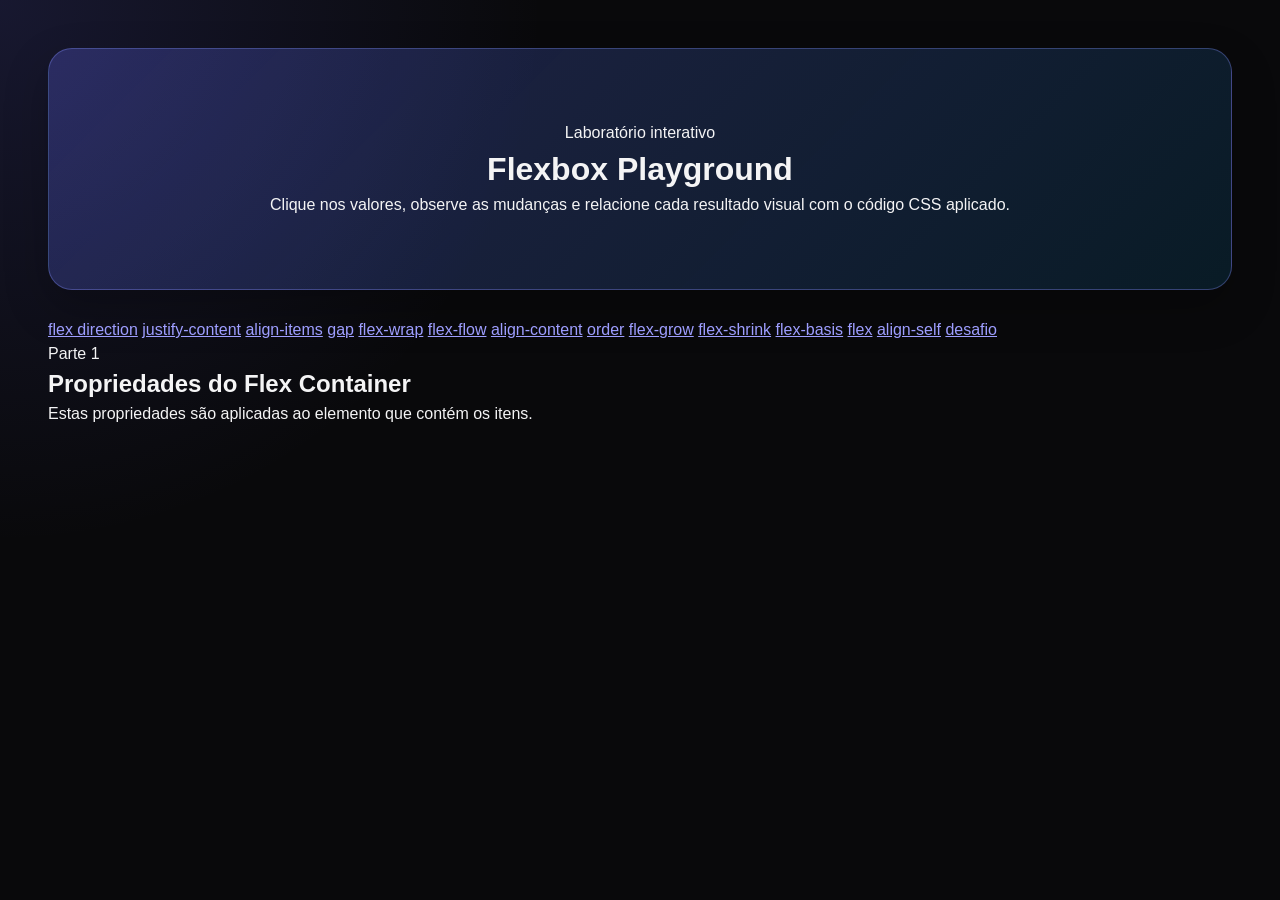
==== flexbox/index.html @ 5e485a95 "v1.0.0 Created the project architecture, including:  - /js     - script.js  - /style     - style.css" ====
<!-- Define que o documento utiliza HTML5. Deve ser a primeira declaração do arquivo -->
<!DOCTYPE html>
<!-- A tag html envolve toda  página. lang="pt-BR" informa o idioma para navegadores e leitores de tela. -->
<html lang="pt-BR">

<!-- O head guarda configurações e informações que não aparecem no conteúdo visual. -->
<head>
    <!--  Ele permite utilizar acentos, cedilha e outros caracteres especiais corretamente. -->
    <meta charset="UTF-8">
    <!-- Faz o layout respeitar a largura real de celulares, tablets e computadores. -->
    <meta name="viewport" content="width=device-width, initial-scale=1.0">
    <!-- Descrição usada por mecanismos de busca e no compartilhamento do link. -->
    <meta name="description" content="Laboratório interativo para aprender e praticar as principais propriedades do CSS flexbox.">
     <!-- Texto exibido na aba do navegador -->
    <title>Laboratório Flexbox</title>
    <!-- Conecta o HTML ao arquivo CSS responsável pela aparência da página. -->
    <link rel="stylesheet" href="style/style.css">
</head>

<!-- O body contém todo o conteúdo visível da página.  -->
<body>

        <!-- ===================================================
         CABEÇALHO PRINCIPAL
         Apresenta o nome e a proposta do laboratório.
    =================================================== -->
 <header class="page-header">
    <!-- Pequeno rótulo visual acima do título principal. -->
    <span class="page-label">Laboratório interativo</span>
    <!-- h1 é o título priincipal e deve representar o assunto da página. -->
    <h1>Flexbox Playground</h1>
    <p>
        Clique nos valores, observe as mudanças e relacione cada resultado visual com o código CSS aplicado.
    </p>
 </header>

  <!-- ===================================================
         NAVEGAÇÃO INTERNA
         Cada link aponta para o id de uma seção da página.aria-label descreve o menu para tecnologias assistivas..
    =================================================== -->

    <nav class="property-navigation" aria-label="Navegação das propriedades do Flexbox">
        <a href="#flex-direction">flex direction</a>
        <a href="#justify-content">justify-content</a>
        <a href="#align-items">align-items</a>
        <a href="#gap">gap</a>
        <a href="#flex-wrap">flex-wrap</a>
        <a href="#flex-flow">flex-flow</a>
        <a href="#align-content">align-content</a>
        <a href="#order">order</a>
        <a href="#flex-grow">flex-grow</a>
        <a href="#flex-shrink">flex-shrink</a>
        <a href="#flex-basis">flex-basis</a>
        <a href="#flex">flex</a>
        <a href="#align-self">align-self</a>
        <a href="#desafio">desafio</a>
    </nav> 

    <!-- O main reúne o conteúdo principal do laboratório -->
    <main>
  <!-- ===================================================
         PARTE 1 - PROPRIEDADES DO FLEX CONTAINER
         São aplicadas ao elemento pai . responsável por organizar os itens.
    =================================================== -->
    <header class="goup-header">
        <span>Parte 1</span>
        <h2>Propriedades do Flex Container</h2>
        <p>Estas propriedades são aplicadas ao elemento que contém os itens.</p>
    </header>
</main>

</body>
</html>
---- flexbox/style/style.css ----
/* ===========================================
   Configurações gerais
=========================================== */

:root{
    color-scheme: dark;
    --background:#09090b;
    --surface:#18181b;
    --surface-soft:#27272a;
    --surface-highlight:#3f3f46;
    --border:#52525b;
    --text:#f4f4f5;
    --text-muted:#d4d4d8;
    --primary:#6366f1;
    --primary-hover:#818cf8;
    --accent:#38bdf8;
    --success:#22c55e;
    --warning:#f59e0b;
    --danger:#ef4444;
    --item:#0ea5e9;
    --item-selected:#f97316;
    --radius-small:8px;
    --radius-medium:12px;
    --radius-large:18px;
    --shadow:0 18px 45px rgba(0,0,0,0.24);
}

*{
    margin: 0;
    padding: 0;
    box-sizing: border-box;
}

html{
    scroll-behavior: smooth;
    scroll-padding-top: 100px;
}

body{
    min-height: 100vh;
    padding: clamp(16px,4vw,48px);
    color: var(--text);
    background:
        radial-gradient(circle at top left,
            rgba(99, 102, 241, 0.16),
            transparent 34rem),
        var(--background) ;
    font-family: Inter,Arial,Helvetica,sans-serif;
    line-height: 1.5;
}       

button,
select{
    font: inherit;
}

button,
a,
select{
    -webkit-tap-highlight-color: transparent;
}

button:focus-visible,
a:focus-visible,
select:focus-visible{
    outline: 3px solid #facc15;
    outline-offset: 3px;
}

/* ===========================================
   Configurações gerais
=========================================== */

.page-header{
    max-width: 1200px;
    margin: 0 auto 28px;
    padding: clamp(28px,6vw,72px);
    text-align: center;
    background: 
    linear-gradient(
        135deg, rgba(99,102,241,0.28),
        rgba(14,165,233,0.12)
    );
    var(--surface);
border: 1px solid rgba(129, 140, 248, 0.35);
border-radius: 24px;
box-shadow: var(--shadow);
}
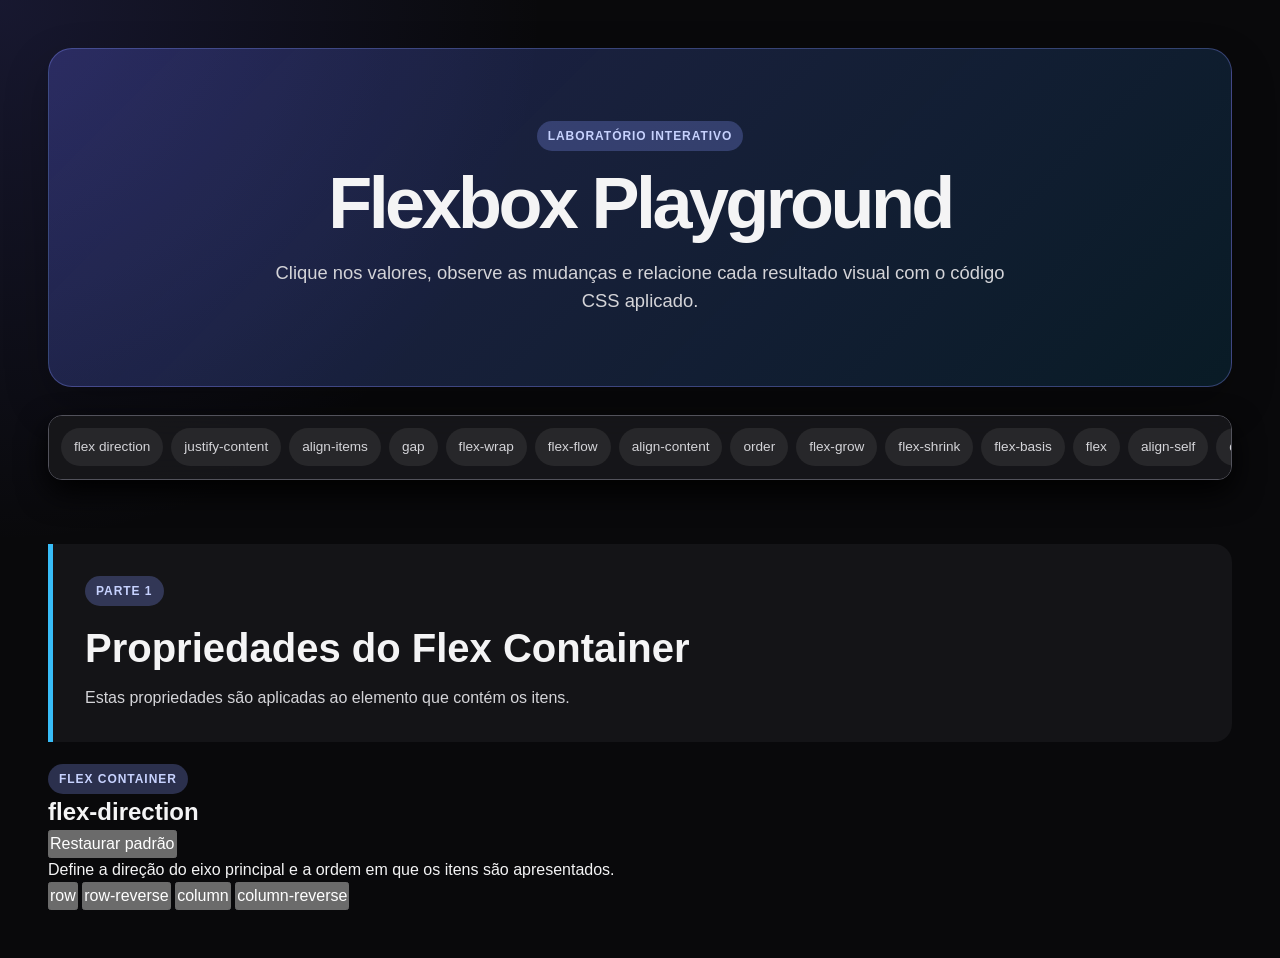
==== commit 7990e9ab: "v1.0.1 Updates to index.html:  1. Fixed bugs in the navigation menu. 2. Added styling to the `group-" ====
--- a/flexbox/index.html
+++ b/flexbox/index.html
@@ -62,11 +62,44 @@
          PARTE 1 - PROPRIEDADES DO FLEX CONTAINER
          São aplicadas ao elemento pai . responsável por organizar os itens.
     =================================================== -->
-    <header class="goup-header">
+    <header class="group-header">
         <span>Parte 1</span>
         <h2>Propriedades do Flex Container</h2>
         <p>Estas propriedades são aplicadas ao elemento que contém os itens.</p>
     </header>
+
+    <!-- ===================================================
+         SEÇÃO - flex-direction
+         Define a direção do eixo principal e a ordem inicial dos itens.
+         O id permite acessar esta seção pelo menu de navegação;
+    =================================================== -->
+    <section class="demo" id="flex-direction">
+        <!-- Agrupa o título da propriedade e o botão que restaura o valor inicial. -->
+         <div>
+            <div class="demo-heading">
+                <span class="property-type">Flex Container</span>
+                <h2>flex-direction</h2>
+            </div>
+            <button type="button" class="reset-button" data-reset-sectiom="direction">Restaurar padrão</button>
+        </div>
+
+        <p class="demo-introduction">
+            Define a direção do eixo principal e a ordem em que os itens são apresentados.
+        </p>
+
+    <!-- 
+         Grupo de botões com os valores de propriedade.
+         role="group" e arial-label ajudam leitores de tela.
+         data-*guarda o valor que será lido pelo JavaScript.
+         aria-pressed informa qual botão está ativo.   
+    -->
+    <div class="buttons" role="group" aria-label="Valores de flex-direction" >
+        <button type="button" data-direction="row" aria-pressed="true">row</button>
+        <button type="button" data-direction="row-reverse" aria-pressed="false">row-reverse</button>
+        <button type="button" data-direction="column" aria-pressed="false">column</button>
+        <button type="button" data-direction="column-reverse" aria-pressed="false">column-reverse</button>
+    </div>
+    </section>
 </main>
 
 </body>
--- a/flexbox/style/style.css
+++ b/flexbox/style/style.css
@@ -87,3 +87,96 @@
 box-shadow: var(--shadow);
 }
 
+.page-label,
+.property-type,
+.group-header span{
+    display: inline-flex;
+    align-items: center;
+    width: fit-content;
+    padding: 6px 11px;
+    color: #c7d2fe;
+    background-color: rgba(129, 149, 248, 0.28);
+    border-radius: 999px;
+    font-size: 0.75rem;
+    font-weight: 700;
+    letter-spacing: 0.08em;
+    text-transform: uppercase;
+}
+
+.page-header h1{
+    margin-top: 16px;
+    font-size: clamp(2rem, 7vw, 4.5rem);
+    line-height: 1;
+    letter-spacing: -0.05em;
+}
+
+.page-header p{
+    max-width: 760px;
+    margin: 20px auto 0;
+    color: var(--text-muted);
+    font-size: clamp(1rem, 2vw,1.15rem);
+}
+
+.property-navigation{
+    position: sticky;
+    top: 12px;
+    z-index: 20;
+    display: flex;
+    gap: 8px;
+    flex-wrap: nowrap;
+    max-width: 1200px;
+    margin: 0 auto 36px;
+    padding: 12px;
+    overflow-x: auto;
+    background-color: rgba(24, 24, 27, 0.9);
+    border: 1px solid var(--border);
+    border-radius: 14px;
+    box-shadow: 0 12px 30px rgba(0, 0, 0, 2);
+    backdrop-filter: blur(14px);
+}
+
+.property-navigation a{
+    flex: 0 0 auto;
+    padding: 8px 12px;
+    color: var(--text-muted);
+    background-color: var(--surface-soft);
+    border: 1px solid transparent;
+    border-radius: 999px;
+    text-decoration: none;
+    font-size: 0.85rem;
+    transition: 0.2s;
+}
+
+.property-navigation a:hover{
+    color: white;
+    background-color: var(--primary);
+    border-color: var(--primary-hover);
+}
+
+/* ===========================================
+   Grupos e seções 
+=========================================== */
+ 
+main{
+    max-width: 1200px;
+    margin: 0 auto;
+}
+
+.group-header{
+    margin: 64px 0 22px;
+    padding: clamp(20px, 4vw, 32px);
+    background-color: rgba(24, 24, 27, 0.76);
+    border-left: 5px solid var(--accent);
+    border-radius: 0 var(--radius-large) var(--radius-large) 0;
+}
+
+.group-header h2{
+    margin-top: 12px;
+    color: var(--text);
+    font-size: clamp(1.6rem, 4vw, 2.5rem);
+}
+
+.group-header p{
+    margin-top: 8px;
+    color: var(--text-muted);
+}
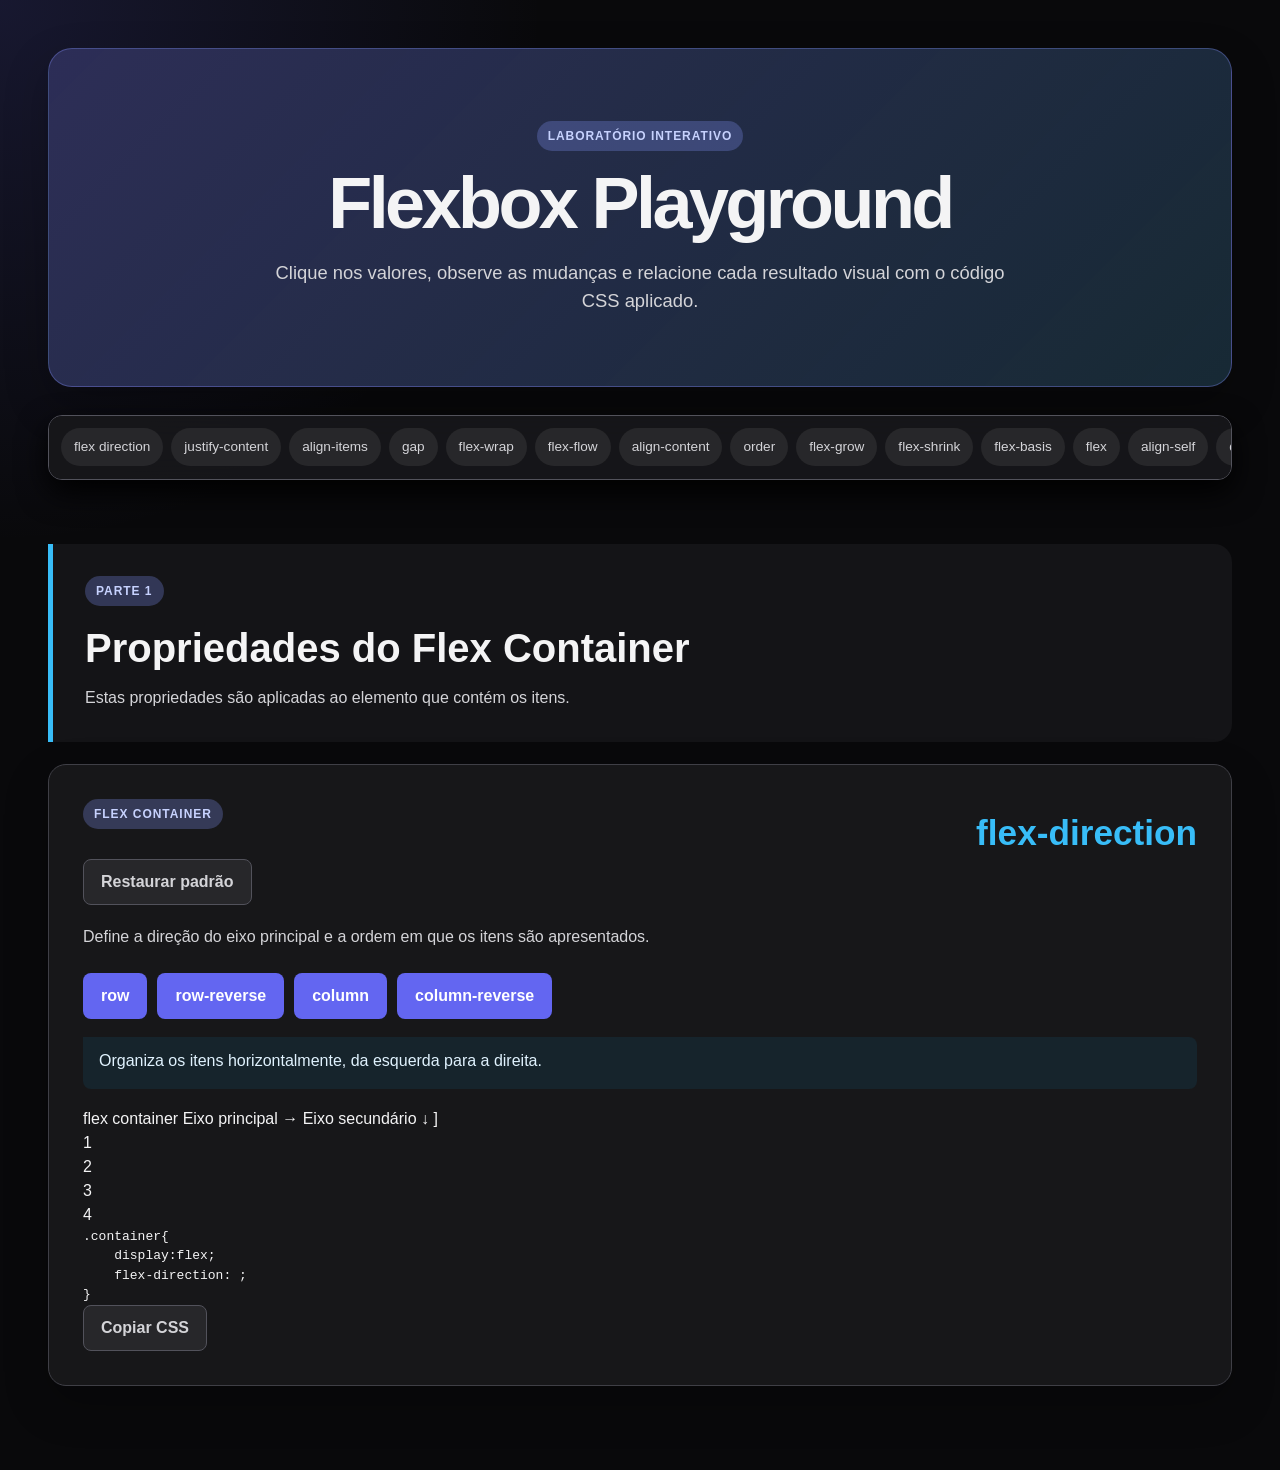
==== commit fb39923f: "v1.0.2 Update to index.html:  1. Added a custom description field (updated via JavaScript based on t" ====
--- a/flexbox/index.html
+++ b/flexbox/index.html
@@ -72,7 +72,8 @@
          SEÇÃO - flex-direction
          Define a direção do eixo principal e a ordem inicial dos itens.
          O id permite acessar esta seção pelo menu de navegação;
-    =================================================== -->
+        =================================================== 
+    -->
     <section class="demo" id="flex-direction">
         <!-- Agrupa o título da propriedade e o botão que restaura o valor inicial. -->
          <div>
@@ -99,8 +100,50 @@
         <button type="button" data-direction="column" aria-pressed="false">column</button>
         <button type="button" data-direction="column-reverse" aria-pressed="false">column-reverse</button>
     </div>
-    </section>
-</main>
+    <!-- 
+         Descrição atualizada pelo JavaScript conforme o botão escolhido.
+         aria-live="polite" permite anunciar a mudança para leitores de tela.   
+    -->
+    
+    <p class="property-description direction-description" aria-live="polite">
+        Organiza os itens horizontalmente, da esquerda para a direita.
+    </p>
+
+    <!--
+        Área visual da demonstração.
+        A classe container recebe display:flex no CSS. 
+        A segunda classe identifica a propriedade demonstrada. 
+     -->
+    <div class="container direction-container" id="direction-container">
+        <!-- Indicadores dos eixos; JavaScript atualiza as setas nessa seção. -->
+        <span class="container-label">flex container</span>
+        <span class="axis axis-main direction-main-axis">Eixo principal →</span>
+        <span class="axis axis-cross direction-cross-axis">Eixo secundário ↓</span>
+        <!-- Cada elemento. item é um flex item. Os números facilitam a observar ordem e posição -->]
+         <div><span class="item">1</span></div>
+         <div><span class="item">2</span></div>
+         <div><span class="item">3</span></div>
+         <div><span class="item">4</span></div>
+    </div>
+
+    <!-- 
+        Mostra o CSS corresponde ao valor selecionado.
+        pre preserva espaços e quebras de linha;code identifica código-fonte.
+        O botão usa data-copy-property e data-copy-target para copiar o resultado.
+    -->
+
+    <div class="code-wrapper">
+        <pre class="code"><code>.container{
+    display:flex;
+    flex-direction: <strong class="direction-value" aria-live="polite"></strong>;        
+}</code></pre>
+                <button type="button" class="copy-button" data-copy-property="flex-direction"
+                    data-copy-target=".direction-value">Copiar CSS</button>
+            </div>
+        </section>
+
+    </main>
+
 
 </body>
 </html>
--- a/flexbox/style/style.css
+++ b/flexbox/style/style.css
@@ -68,7 +68,7 @@
 }
 
 /* ===========================================
-   Configurações gerais
+   Cabeçalho e navegação
 =========================================== */
 
 .page-header{
@@ -80,7 +80,7 @@
     linear-gradient(
         135deg, rgba(99,102,241,0.28),
         rgba(14,165,233,0.12)
-    );
+    ),
     var(--surface);
 border: 1px solid rgba(129, 140, 248, 0.35);
 border-radius: 24px;
@@ -179,4 +179,172 @@
 .group-header p{
     margin-top: 8px;
     color: var(--text-muted);
-}+}
+
+/* =============================================================
+   CARD DE DEMONSTRAÇÃO
+   
+   Cada propriedade é apresentada dentro de um card separado.
+
+   overflow: hidden impede que elementos ultrapassem as bordas
+================================================================ */
+
+.demo{
+    margin-bottom: 36px;
+    padding: clamp(20px, 4vw, 34px);
+    overflow: hidden;
+    background-color: rgba(24, 24, 27, 0.92);
+    border: 1px solid var(--surface-highlight);
+    border-radius: var(--radius-large);
+    box-shadow: var(--shadow);
+}
+
+/* =============================================================
+   CABEÇALHO INTERNO DA DEMONSTRAÇÃO
+   
+   Utiliza Flexbox para separar o título da propriedade e
+   o botão de restauração.
+================================================================ */
+
+.demo-heading{
+    display: flex;
+    align-items: flex-start;
+    justify-content: space-between;
+    gap: 20px;
+}
+
+.demo-heading h2{
+    margin-top: 8px;
+    color: var(--accent);
+    font-size: clamp(1.55rem, 4vw, 2.2rem);
+}
+
+.item-property{
+    color: #fed7aa;
+    background-color: rgba(249, 115, 22, 0.14);
+    border-color: rgba(249, 115, 22, 0.3);
+}
+
+.challenge-label{
+    color: #bbf7d0;
+    background-color: rgba(34, 197, 94, 0.14);
+    border-color: rgba(34, 197, 94, 0.3);
+}
+
+.demo-introduction{
+    max-width: 850px;
+    margin: 18px 0 22px;
+    color: var(--text-muted);
+    line-height: 1.7;
+}
+
+.demo-introduction strong{
+    color: white;
+}
+
+/* =============================================================
+   DESCRIÇÃO DINÂMICA
+   
+   Este texto será atualizado pelo JavaScript quando o aluno
+   selecionar outro valor da propriedade.
+================================================================ */
+
+.property-description{
+    min-height: 52px;
+    margin: 0 0 18px;
+    padding: 12px 16px;
+    color: #e0f2fe;
+    background-color: rgba(14, 165, 233, 0.09);
+    border-left: 4px solid var(--radius-small) var(--radius-small);
+    border-radius: 0 var(--radius-small) var(--radius-small);
+}
+
+/* =============================================================
+   BOTÕES E CONTROLES
+================================================================ */
+
+/* Organiza os botões em linha e permite quebra automática. */
+
+.buttons{
+    display:flex;
+    gap: 10px;
+    flex-wrap: wrap;
+    margin-bottom: 18px;
+}
+
+/* =============================================================
+   BOTÃO PADRÃO
+   
+min-height:44px cria uma área confortável para clique 
+também em dispositivos com tela sensível ao toque.
+================================================================ */
+
+button{
+    min-height: 44px;
+    padding: 10px 17px;
+    color: white;
+    background-color: var(--primary);
+    border: 1px solid transparent;
+    border-radius: var(--radius-small);
+    font-weight: 700;
+    transition: 
+        transform 0.2s,
+        background-color 0.2s,
+        border-color 0.2s,
+        box-shadow 0.2s;
+}
+
+button:hover{
+    background-color: var(--primary-hover);
+    transform: translateY(-1px);
+}
+
+/* =============================================================
+   BOTÃO ATIVO
+   
+A classe active é controlada pelo JavaScript e mostra qual 
+valor CSS está selecionado .
+================================================================ */
+
+button.active{
+    color: #052e16;
+    background-color: var(--success);
+    border-color: #86efac;
+    box-shadow: 0 0 0 4px rgba(34, 197, 94, 0.14);
+}
+
+.reset-button,
+.copy-button{
+    color: var(--text-muted);
+    background-color: var(--surface-soft);
+    border-color: var(--border);
+    font-weight: 600;
+}
+
+.reset-button:hover,
+.copy-button:hover{
+    color: white;
+    background-color: var(--surface-highlight);
+}
+
+/* 
+    Esta classe é adicionada temporariamente pelo JavaScript
+    após o código CSS ser copiado.
+ */
+
+ .copy-button.copy-sucess{
+    color: #052e16;
+    background-color: var(--success);
+    border-color: #86efac;
+ }
+
+ .compact-buttons{
+    margin-bottom: 0;
+ }
+
+/* =============================================================
+   CONTROLE DA DEMONSTRAÇÃO flex-shrink
+   
+    flex-shrink só é percebido quando falta espaço.
+    Por isso esta área permite alterar a largura do container.
+================================================================ */
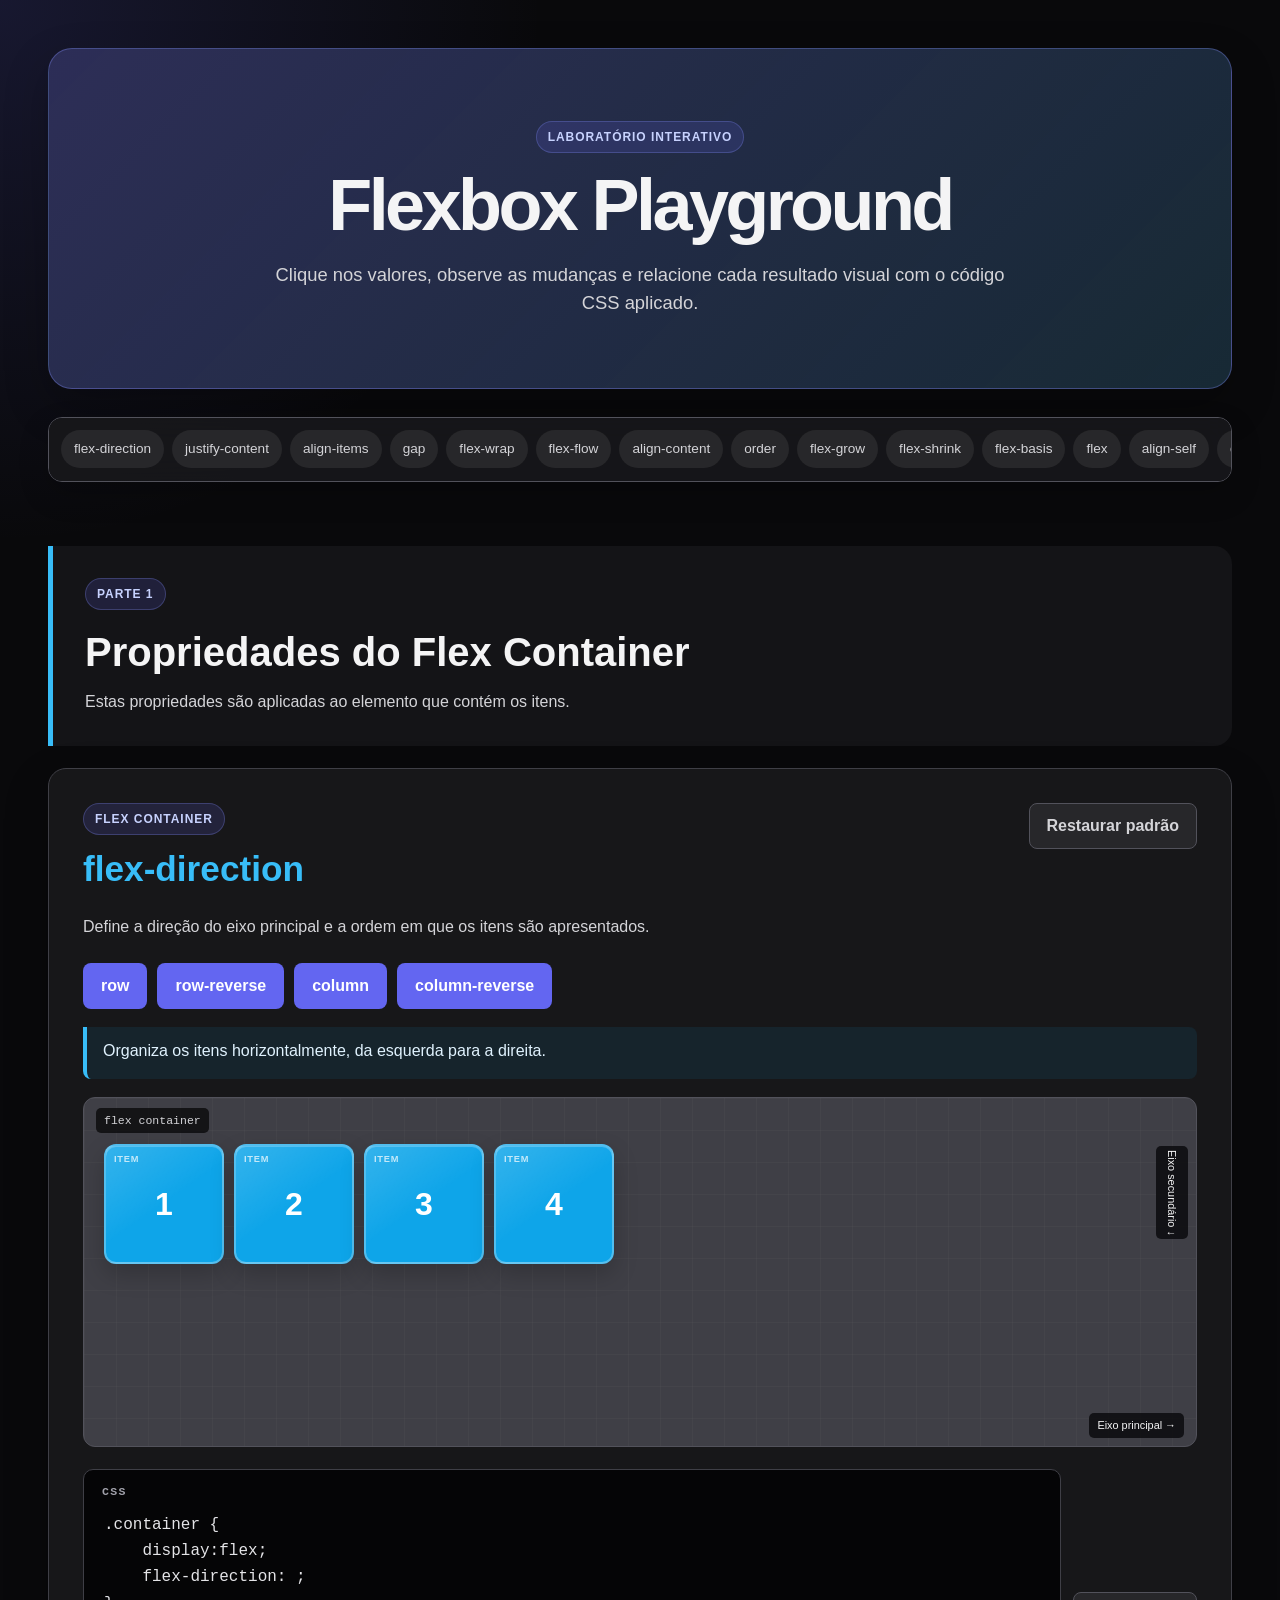
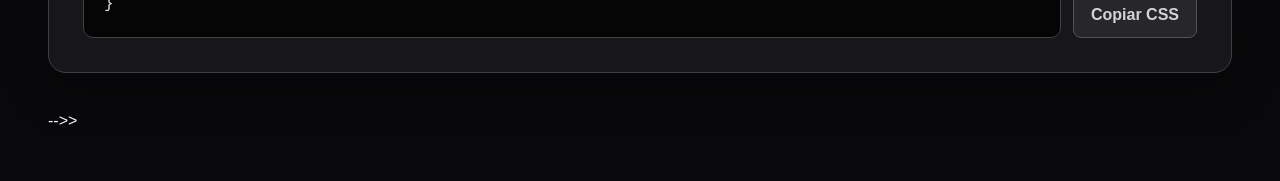
==== commit c26ce8f1: "v1.0.3 Update to index.html:  There were no updates to this file in this version.  Update to style.c" ====
--- a/flexbox/index.html
+++ b/flexbox/index.html
@@ -1,46 +1,48 @@
 <!-- Define que o documento utiliza HTML5. Deve ser a primeira declaração do arquivo -->
 <!DOCTYPE html>
-<!-- A tag html envolve toda  página. lang="pt-BR" informa o idioma para navegadores e leitores de tela. -->
+<!-- A tag html envolve toda a página. lang="pt-BR" informa o idioma para navegadores e leitores de tela. -->
 <html lang="pt-BR">
-
-<!-- O head guarda configurações e informações que não aparecem no conteúdo visual. -->
+ 
+<!-- O head guarda configurações e informações que não aparecem diretamente no conteúdo visual. -->
 <head>
-    <!--  Ele permite utilizar acentos, cedilha e outros caracteres especiais corretamente. -->
+    <!-- Permite utilizar acentos, cedilha e outros caracteres especiais corretamente. -->
     <meta charset="UTF-8">
     <!-- Faz o layout respeitar a largura real de celulares, tablets e computadores. -->
     <meta name="viewport" content="width=device-width, initial-scale=1.0">
     <!-- Descrição usada por mecanismos de busca e no compartilhamento do link. -->
     <meta name="description" content="Laboratório interativo para aprender e praticar as principais propriedades do CSS flexbox.">
-     <!-- Texto exibido na aba do navegador -->
+    <!-- Texto exibido na aba do navegador -->
     <title>Laboratório Flexbox</title>
     <!-- Conecta o HTML ao arquivo CSS responsável pela aparência da página. -->
     <link rel="stylesheet" href="style/style.css">
 </head>
-
-<!-- O body contém todo o conteúdo visível da página.  -->
+ 
+<!-- O body contém todo o conteúdo visível da página. -->
 <body>
-
-        <!-- ===================================================
+   
+    <!-- ===================================================
          CABEÇALHO PRINCIPAL
          Apresenta o nome e a proposta do laboratório.
     =================================================== -->
- <header class="page-header">
-    <!-- Pequeno rótulo visual acima do título principal. -->
-    <span class="page-label">Laboratório interativo</span>
-    <!-- h1 é o título priincipal e deve representar o assunto da página. -->
-    <h1>Flexbox Playground</h1>
-    <p>
-        Clique nos valores, observe as mudanças e relacione cada resultado visual com o código CSS aplicado.
-    </p>
- </header>
-
-  <!-- ===================================================
+    <header class="page-header">
+        <!-- Pequeno rótulo visual acima do título principal. -->
+        <span class="page-label">Laboratório interativo</span>
+        <!-- h1 é o título principal e deve represetar o assunto da página. -->
+        <h1>Flexbox Playground</h1>
+        <p>
+            Clique nos valores, observe as mudanças e relacione cada resultado visual
+            com o código CSS aplicado.
+        </p>
+    </header>
+ 
+    <!-- ===================================================
          NAVEGAÇÃO INTERNA
-         Cada link aponta para o id de uma seção da página.aria-label descreve o menu para tecnologias assistivas..
+         Cada link aponta para o id de uma seção da página.
+         aria-label descreve o menu para tecnologias assistivas.
     =================================================== -->
-
+ 
     <nav class="property-navigation" aria-label="Navegação das propriedades do Flexbox">
-        <a href="#flex-direction">flex direction</a>
+        <a href="#flex-direction">flex-direction</a>
         <a href="#justify-content">justify-content</a>
         <a href="#align-items">align-items</a>
         <a href="#gap">gap</a>
@@ -54,96 +56,93 @@
         <a href="#flex">flex</a>
         <a href="#align-self">align-self</a>
         <a href="#desafio">desafio</a>
-    </nav> 
-
+    </nav>
+ 
     <!-- O main reúne o conteúdo principal do laboratório -->
     <main>
-  <!-- ===================================================
-         PARTE 1 - PROPRIEDADES DO FLEX CONTAINER
-         São aplicadas ao elemento pai . responsável por organizar os itens.
-    =================================================== -->
-    <header class="group-header">
-        <span>Parte 1</span>
-        <h2>Propriedades do Flex Container</h2>
-        <p>Estas propriedades são aplicadas ao elemento que contém os itens.</p>
-    </header>
-
-    <!-- ===================================================
-         SEÇÃO - flex-direction
-         Define a direção do eixo principal e a ordem inicial dos itens.
-         O id permite acessar esta seção pelo menu de navegação;
-        =================================================== 
-    -->
-    <section class="demo" id="flex-direction">
-        <!-- Agrupa o título da propriedade e o botão que restaura o valor inicial. -->
-         <div>
+        <!-- ===================================================
+             PARTE 1 — PROPRIEDADES DO FLEX CONTAINER
+             São aplicadas ao elemento pai, responsável por organizar os itens.
+        =================================================== -->
+        <header class="group-header">
+            <span>Parte 1</span>
+            <h2>Propriedades do Flex Container</h2>
+            <p>Estas propriedades são aplicadas ao elemento que contém os itens.</p>
+        </header>
+ 
+        <!-- ===================================================
+             SEÇÃO: flex-direction
+             Define a direção do eixo principal e a ordem inicial dos itens.
+             O id permite acessar esta seção pelo menu de navegação.
+        =================================================== -->
+        <section class="demo" id="flex-direction">
+            <!-- Agrupa o título da propriedade e o botão que restaura o valor inicial. -->
             <div class="demo-heading">
-                <span class="property-type">Flex Container</span>
-                <h2>flex-direction</h2>
+                <div>
+                    <span class="property-type">Flex Container</span>
+                    <h2>flex-direction</h2>
+                </div>
+                <button type="button" class="reset-button" data-reset-section="direction">Restaurar padrão</button>
             </div>
-            <button type="button" class="reset-button" data-reset-sectiom="direction">Restaurar padrão</button>
-        </div>
-
-        <p class="demo-introduction">
-            Define a direção do eixo principal e a ordem em que os itens são apresentados.
-        </p>
-
-    <!-- 
-         Grupo de botões com os valores de propriedade.
-         role="group" e arial-label ajudam leitores de tela.
-         data-*guarda o valor que será lido pelo JavaScript.
-         aria-pressed informa qual botão está ativo.   
-    -->
-    <div class="buttons" role="group" aria-label="Valores de flex-direction" >
-        <button type="button" data-direction="row" aria-pressed="true">row</button>
-        <button type="button" data-direction="row-reverse" aria-pressed="false">row-reverse</button>
-        <button type="button" data-direction="column" aria-pressed="false">column</button>
-        <button type="button" data-direction="column-reverse" aria-pressed="false">column-reverse</button>
-    </div>
-    <!-- 
-         Descrição atualizada pelo JavaScript conforme o botão escolhido.
-         aria-live="polite" permite anunciar a mudança para leitores de tela.   
-    -->
-    
-    <p class="property-description direction-description" aria-live="polite">
-        Organiza os itens horizontalmente, da esquerda para a direita.
-    </p>
-
-    <!--
-        Área visual da demonstração.
-        A classe container recebe display:flex no CSS. 
-        A segunda classe identifica a propriedade demonstrada. 
-     -->
-    <div class="container direction-container" id="direction-container">
-        <!-- Indicadores dos eixos; JavaScript atualiza as setas nessa seção. -->
-        <span class="container-label">flex container</span>
-        <span class="axis axis-main direction-main-axis">Eixo principal →</span>
-        <span class="axis axis-cross direction-cross-axis">Eixo secundário ↓</span>
-        <!-- Cada elemento. item é um flex item. Os números facilitam a observar ordem e posição -->]
-         <div><span class="item">1</span></div>
-         <div><span class="item">2</span></div>
-         <div><span class="item">3</span></div>
-         <div><span class="item">4</span></div>
-    </div>
-
-    <!-- 
-        Mostra o CSS corresponde ao valor selecionado.
-        pre preserva espaços e quebras de linha;code identifica código-fonte.
-        O botão usa data-copy-property e data-copy-target para copiar o resultado.
-    -->
-
-    <div class="code-wrapper">
-        <pre class="code"><code>.container{
+ 
+            <p class="demo-introduction">
+                Define a direção do eixo principal e a ordem em que os itens são apresentados.
+            </p>
+ 
+            <!--
+                Grupo de botões com os valores da propriedade.
+                role="group" e aria-label ajudam leitores de tela.
+                data-* guarda o valor que será lido pelo JavaScript.
+                aria-pressed informa qual botão está ativo.
+            -->
+            <div class="buttons" role="group" aria-label="Valores de flex-direction">
+                <button type="button" data-direction="row" aria-pressed="true">row</button>
+                <button type="button" data-direction="row-reverse" aria-pressed="false">row-reverse</button>
+                <button type="button" data-direction="column" aria-pressed="false">column</button>
+                <button type="button" data-direction="column-reverse" aria-pressed="false">column-reverse</button>
+            </div>
+ 
+            <!--
+                Descrição atualizada pelo JavaScript conforme o botão escolhido.
+                aria-live="polite" permite anunciar a mudança para leitores de tela.
+            -->
+            <p class="property-description direction-description" aria-live="polite">
+                Organiza os itens horizontalmente, da esquerda para a direita.
+            </p>
+ 
+            <!--
+                Área visual da demonstração.
+                A classe container recebe display:flex no CSS.
+                A segunda classe identifica a propriedade demonstrada.
+            -->
+            <div class="container direction-container" id="direction-container">
+                <span class="container-label">flex container</span>
+                <!-- Indicadores dos eixos; o JavaScript atualiza as setas nesta seção. -->
+                <span class="axis axis-main direction-main-axis">Eixo principal →</span>
+                <span class="axis axis-cross direction-cross-axis">Eixo secundário ↓</span>
+                <!-- Cada elemento .item é um flex Item. Os números facilitam observar ordem e posição. -->
+                <div><span class="item">1</span></div>
+                <div><span class="item">2</span></div>
+                <div><span class="item">3</span></div>
+                <div><span class="item">4</span></div>
+            </div>
+ 
+            <!--
+                Mostra o CSS correspondente ao valor selecionado.
+                <pre> preserva espaços e quebras de linha; <code> identifica código-fonte.
+                O botão usa data-copy-property e data-copy-target para copiar o resultado.
+            -->
+            <div class="code-wrapper">
+                <pre class="code"><code>.container {
     display:flex;
-    flex-direction: <strong class="direction-value" aria-live="polite"></strong>;        
+    flex-direction: <strong class="direction-value" aria-live="polite"></strong>;                    
 }</code></pre>
                 <button type="button" class="copy-button" data-copy-property="flex-direction"
                     data-copy-target=".direction-value">Copiar CSS</button>
             </div>
         </section>
-
+ 
     </main>
-
-
+ 
 </body>
-</html>+</html>-->>
--- a/flexbox/style/style.css
+++ b/flexbox/style/style.css
@@ -1,123 +1,124 @@
 /* ===========================================
    Configurações gerais
 =========================================== */
-
-:root{
+ 
+:root {
     color-scheme: dark;
-    --background:#09090b;
-    --surface:#18181b;
-    --surface-soft:#27272a;
-    --surface-highlight:#3f3f46;
-    --border:#52525b;
-    --text:#f4f4f5;
-    --text-muted:#d4d4d8;
-    --primary:#6366f1;
-    --primary-hover:#818cf8;
-    --accent:#38bdf8;
-    --success:#22c55e;
-    --warning:#f59e0b;
-    --danger:#ef4444;
-    --item:#0ea5e9;
-    --item-selected:#f97316;
-    --radius-small:8px;
-    --radius-medium:12px;
-    --radius-large:18px;
-    --shadow:0 18px 45px rgba(0,0,0,0.24);
-}
-
-*{
+    --background: #09090b;
+    --surface: #18181b;
+    --surface-soft: #27272a;
+    --surface-highlight: #3f3f46;
+    --border: #52525b;
+    --text: #f4f4f5;
+    --text-muted: #d4d4d8;
+    --primary: #6366f1;
+    --primary-hover: #818cf8;
+    --accent: #38bdf8;
+    --success: #22c55e;
+    --warning: #f59e0b;
+    --danger: #ef4444;
+    --item: #0ea5e9;
+    --item-selected: #f97316;
+    --radius-small: 8px;
+    --radius-medium: 12px;
+    --radius-large: 18px;
+    --shadow: 0 18px 45px rgba(0, 0, 0, 0.24);
+}
+ 
+* {
     margin: 0;
     padding: 0;
     box-sizing: border-box;
 }
-
-html{
+ 
+html {
     scroll-behavior: smooth;
     scroll-padding-top: 100px;
 }
-
-body{
+ 
+body {
     min-height: 100vh;
-    padding: clamp(16px,4vw,48px);
+    padding: clamp(16px, 4vw, 48px);
     color: var(--text);
     background:
         radial-gradient(circle at top left,
             rgba(99, 102, 241, 0.16),
             transparent 34rem),
-        var(--background) ;
-    font-family: Inter,Arial,Helvetica,sans-serif;
+        var(--background);
+    font-family: Inter, Arial, Helvetica, sans-serif;
     line-height: 1.5;
-}       
-
+}
+ 
 button,
-select{
+select {
     font: inherit;
 }
-
+ 
 button,
 a,
-select{
+select {
     -webkit-tap-highlight-color: transparent;
 }
-
+ 
 button:focus-visible,
 a:focus-visible,
-select:focus-visible{
+select:focus-visible {
     outline: 3px solid #facc15;
     outline-offset: 3px;
 }
-
+ 
 /* ===========================================
    Cabeçalho e navegação
 =========================================== */
-
-.page-header{
+ 
+.page-header {
     max-width: 1200px;
     margin: 0 auto 28px;
-    padding: clamp(28px,6vw,72px);
+    padding: clamp(28px, 6vw, 72px);
     text-align: center;
-    background: 
-    linear-gradient(
-        135deg, rgba(99,102,241,0.28),
-        rgba(14,165,233,0.12)
-    ),
-    var(--surface);
-border: 1px solid rgba(129, 140, 248, 0.35);
-border-radius: 24px;
-box-shadow: var(--shadow);
-}
-
+    background:
+        linear-gradient(
+            135deg, rgba(99, 102, 241, 0.28),
+            rgba(14, 165, 233, 0.12)
+        ),
+        var(--surface);
+    border: 1px solid rgba(129, 140, 248, 0.35);
+    border-radius: 24px;
+    box-shadow: var(--shadow);
+}
+ 
 .page-label,
 .property-type,
-.group-header span{
+.group-header span {
     display: inline-flex;
     align-items: center;
     width: fit-content;
     padding: 6px 11px;
     color: #c7d2fe;
-    background-color: rgba(129, 149, 248, 0.28);
+    background-color: rgba(99, 102, 241, 0.16);
+    border: 1px solid rgba(129, 140, 248, 0.28);
     border-radius: 999px;
     font-size: 0.75rem;
     font-weight: 700;
     letter-spacing: 0.08em;
     text-transform: uppercase;
 }
-
-.page-header h1{
+ 
+.page-header h1 {
     margin-top: 16px;
     font-size: clamp(2rem, 7vw, 4.5rem);
     line-height: 1;
     letter-spacing: -0.05em;
 }
-
-.page-header p{
+ 
+.page-header p {
     max-width: 760px;
     margin: 20px auto 0;
     color: var(--text-muted);
-    font-size: clamp(1rem, 2vw,1.15rem);
-}
-
-.property-navigation{
+    font-size: clamp(1rem, 2vw, 1.15rem); /*      1.15rem*/
+}
+ 
+.property-navigation {
     position: sticky;
     top: 12px;
     z-index: 20;
@@ -131,11 +132,11 @@
     background-color: rgba(24, 24, 27, 0.9);
     border: 1px solid var(--border);
     border-radius: 14px;
-    box-shadow: 0 12px 30px rgba(0, 0, 0, 2);
+    box-shadow: 0 12px 30px rgba(0, 0, 0, 0.2);
     backdrop-filter: blur(14px);
 }
-
-.property-navigation a{
+ 
+.property-navigation a {
     flex: 0 0 auto;
     padding: 8px 12px;
     color: var(--text-muted);
@@ -146,50 +147,50 @@
     font-size: 0.85rem;
     transition: 0.2s;
 }
-
-.property-navigation a:hover{
+ 
+.property-navigation a:hover {
     color: white;
     background-color: var(--primary);
     border-color: var(--primary-hover);
 }
-
+ 
 /* ===========================================
-   Grupos e seções 
+   Grupos e seções
 =========================================== */
  
-main{
+main {
     max-width: 1200px;
     margin: 0 auto;
 }
-
-.group-header{
+ 
+.group-header {
     margin: 64px 0 22px;
     padding: clamp(20px, 4vw, 32px);
     background-color: rgba(24, 24, 27, 0.76);
     border-left: 5px solid var(--accent);
     border-radius: 0 var(--radius-large) var(--radius-large) 0;
 }
-
-.group-header h2{
+ 
+.group-header h2 {
     margin-top: 12px;
     color: var(--text);
     font-size: clamp(1.6rem, 4vw, 2.5rem);
 }
-
-.group-header p{
+ 
+.group-header p {
     margin-top: 8px;
     color: var(--text-muted);
 }
-
-/* =============================================================
+ 
+/* ==========================================================
    CARD DE DEMONSTRAÇÃO
-   
+ 
    Cada propriedade é apresentada dentro de um card separado.
-
-   overflow: hidden impede que elementos ultrapassem as bordas
-================================================================ */
-
-.demo{
+ 
+   overflow: hidden impede que elementos ultrapassem as bordas.
+========================================================== */
+ 
+.demo {
     margin-bottom: 36px;
     padding: clamp(20px, 4vw, 34px);
     overflow: hidden;
@@ -198,153 +199,407 @@
     border-radius: var(--radius-large);
     box-shadow: var(--shadow);
 }
-
-/* =============================================================
+ 
+/* ==========================================================
    CABEÇALHO INTERNO DA DEMONSTRAÇÃO
-   
+ 
    Utiliza Flexbox para separar o título da propriedade e
    o botão de restauração.
-================================================================ */
-
-.demo-heading{
+========================================================== */
+ 
+.demo-heading {
     display: flex;
     align-items: flex-start;
     justify-content: space-between;
     gap: 20px;
 }
-
-.demo-heading h2{
+ 
+.demo-heading h2 {
     margin-top: 8px;
     color: var(--accent);
     font-size: clamp(1.55rem, 4vw, 2.2rem);
 }
-
-.item-property{
+ 
+.item-property {
     color: #fed7aa;
     background-color: rgba(249, 115, 22, 0.14);
     border-color: rgba(249, 115, 22, 0.3);
 }
-
-.challenge-label{
+ 
+.challenge-label {
     color: #bbf7d0;
     background-color: rgba(34, 197, 94, 0.14);
     border-color: rgba(34, 197, 94, 0.3);
 }
-
-.demo-introduction{
+ 
+.demo-introduction {
     max-width: 850px;
     margin: 18px 0 22px;
     color: var(--text-muted);
     line-height: 1.7;
 }
-
-.demo-introduction strong{
+ 
+.demo-introduction strong {
     color: white;
 }
-
-/* =============================================================
+ 
+/* ==========================================================
    DESCRIÇÃO DINÂMICA
-   
+ 
    Este texto será atualizado pelo JavaScript quando o aluno
    selecionar outro valor da propriedade.
-================================================================ */
-
-.property-description{
+========================================================== */
+ 
+.property-description {
     min-height: 52px;
     margin: 0 0 18px;
     padding: 12px 16px;
     color: #e0f2fe;
     background-color: rgba(14, 165, 233, 0.09);
-    border-left: 4px solid var(--radius-small) var(--radius-small);
+    border-left: 4px solid var(--accent);
     border-radius: 0 var(--radius-small) var(--radius-small);
 }
-
-/* =============================================================
+ 
+/* ==========================================================
    BOTÕES E CONTROLES
-================================================================ */
-
+========================================================== */
+ 
 /* Organiza os botões em linha e permite quebra automática. */
-
-.buttons{
-    display:flex;
+ 
+.buttons {
+    display: flex;
     gap: 10px;
     flex-wrap: wrap;
     margin-bottom: 18px;
 }
-
-/* =============================================================
+ 
+/* ==========================================================
    BOTÃO PADRÃO
-   
-min-height:44px cria uma área confortável para clique 
-também em dispositivos com tela sensível ao toque.
-================================================================ */
-
-button{
+ 
+   min-height: 44px cria uma área confortável para clique
+   também em dispositivos com tela sensível ao toque.
+========================================================== */
+ 
+button {
     min-height: 44px;
     padding: 10px 17px;
     color: white;
     background-color: var(--primary);
     border: 1px solid transparent;
     border-radius: var(--radius-small);
+    cursor: pointer;
     font-weight: 700;
-    transition: 
+    transition:
         transform 0.2s,
         background-color 0.2s,
         border-color 0.2s,
         box-shadow 0.2s;
 }
-
-button:hover{
+ 
+button:hover {
     background-color: var(--primary-hover);
     transform: translateY(-1px);
 }
-
-/* =============================================================
+ 
+/* ==========================================================
    BOTÃO ATIVO
-   
-A classe active é controlada pelo JavaScript e mostra qual 
-valor CSS está selecionado .
-================================================================ */
-
-button.active{
+ 
+   A classe active é controlada pelo JavaScript e mostra qual
+   valor CSS está selecionado.
+========================================================== */
+ 
+button.active {
     color: #052e16;
     background-color: var(--success);
     border-color: #86efac;
     box-shadow: 0 0 0 4px rgba(34, 197, 94, 0.14);
 }
-
+ 
 .reset-button,
-.copy-button{
+.copy-button {
     color: var(--text-muted);
     background-color: var(--surface-soft);
     border-color: var(--border);
     font-weight: 600;
 }
-
+ 
 .reset-button:hover,
-.copy-button:hover{
+.copy-button:hover {
     color: white;
     background-color: var(--surface-highlight);
 }
-
-/* 
-    Esta classe é adicionada temporariamente pelo JavaScript
-    após o código CSS ser copiado.
- */
-
- .copy-button.copy-sucess{
+ 
+/*
+   Esta classe é adicionada temporariamente pelo JavaScript
+   após o código CSS ser copiado.
+*/
+ 
+.copy-button.copy-success {
     color: #052e16;
     background-color: var(--success);
     border-color: #86efac;
- }
-
- .compact-buttons{
+}
+ 
+.compact-buttons {
     margin-bottom: 0;
- }
-
-/* =============================================================
+}
+ 
+/* ==========================================================
    CONTROLE DA DEMONSTRAÇÃO flex-shrink
-   
-    flex-shrink só é percebido quando falta espaço.
-    Por isso esta área permite alterar a largura do container.
-================================================================ */+ 
+   flex-shrink só é percebido quando falta espaço.
+ 
+   Por isso esta área permite alterar a largura do container.
+========================================================== */
+ 
+.size-controls {
+    display: flex;
+    align-items: center;
+    gap: 14px;
+    flex-wrap: wrap;
+    margin-bottom: 18px;
+    padding: 14px;
+    background-color: var(--surface-soft);
+    border-radius: var(--radius-medium);
+}
+ 
+.size-controls span {
+    color: var(--text-muted);
+    font-weight: 700;
+}
+ 
+/* ==========================================================
+   CONTAINERS E ITENS
+========================================================== */
+ 
+/* ==========================================================
+   FLEX CONTAINER BASE
+ 
+   Esta é a classe principal do laboratório.
+ 
+   display: flex ativa o Flexbox.
+   flex-direction: row define a direção inicial.
+   gap cria espaço entre os Flex Items.
+ 
+   position: relative permite posicionar rótulos e indicadores
+   dentro do container.
+ 
+   overflow: auto cria rolagem quando necessário.
+========================================================== */
+ 
+.container {
+    position: relative;
+    display: flex;
+    flex-direction: row;
+    width: 100%;
+    min-height: 350px;
+    gap: 10px;
+    padding: 46px 20px 20px;
+    overflow: auto;
+    background:
+        linear-gradient(rgba(255, 255, 255, 0.025) 1px, transparent 1px),
+        linear-gradient(90deg, rgba(255, 255, 255, 0.025) 1px, transparent 1px),
+        var(--surface-highlight);
+    background-size: 32px 32px;
+    border: 1px solid var(--border);
+    border-radius: var(--radius-medium);
+    transition: 0.35s;
+}
+ 
+/* ==========================================================
+   RÓTULO DO CONTAINER
+ 
+   position: absolute posiciona o rótulo sobre a área visual.
+ 
+   pointer-events: none impede que ele bloqueie cliques.
+========================================================== */
+ 
+.container-label {
+    position: absolute;
+    top: 10px;
+    left: 12px;
+    z-index: 5;
+    padding: 4px 8px;
+    color: #d4d4d8;
+    background-color: rgba(9, 9, 11, 0.8);
+    border-radius: 5px;
+    font-family: Consolas, Monaco, monospace;
+    font-size: 0.72rem;
+    pointer-events: none;
+}
+ 
+/* ==========================================================
+   FLEX ITEM BASE
+ 
+   Cada card numerado representa um Flex Item.
+ 
+   O próprio item também usa display: flex para centralizar
+   seu conteúdo interno.
+ 
+   flex: 0 1 auto significa:
+   - não crescer
+   - poder encolher
+   - usar tamanho automático como base
+========================================================== */
+ 
+.item {
+    position: relative;
+    display: flex;
+    flex: 0 1 auto;
+    align-items: center;
+    justify-content: center;
+    width: 120px;
+    height: 120px;
+    color: white;
+    background:
+        linear-gradient(145deg, rgba(255, 255, 255, 0.16), transparent 50%),
+        var(--item);
+    border: 2px solid rgba(255, 255, 255, 0.28);
+    border-radius: 12px;
+    box-shadow:
+        0 10px 25px rgba(0, 0, 0, 0.2),
+        inset 0 1px 0 rgba(255, 255, 255, 0.22);
+    font-size: 2rem;
+    font-weight: 800;
+    transition: 0.35s;
+}
+ 
+/* ==========================================================
+   PSEUDOELEMENTO ::before
+ 
+   Cria o texto "item" sem adicionar outro elemento no HTML.
+ 
+   É usado apenas como elemento visual.
+========================================================== */
+ 
+.item::before {
+    content: "item";
+    position: absolute;
+    top: 7px;
+    left: 8px;
+    font-size: 0.58rem;
+    font-weight: 700;
+    letter-spacing: 0.08em;
+    text-transform: uppercase;
+    opacity: 0.72;
+}
+ 
+.item small {
+    position: absolute;
+    bottom: 8px;
+    font-size: 0.58rem;
+    letter-spacing: 0.05em;
+    text-transform: uppercase;
+}
+ 
+/* Destaca visualmente o item manipulado na demonstração. */
+ 
+.item-selected {
+    background:
+        linear-gradient(145deg, rgba(255, 255, 255, 0.18), transparent 50%),
+        var(--item-selected);
+    border-color: #fdba74;
+}
+ 
+/* ==========================================================
+    INDICADORES DE EIXO
+ 
+    Mostram o eixo principal e o eixo secundário do flexbox.
+========================================================== */
+ 
+.axis {
+    position: absolute;
+    z-index: 4;
+    padding: 4px 8px;
+    color: #f4f4f5;
+    background-color: rgba(9, 9, 11, 0.82);
+    border-radius: 5px;
+    font-size: 0.68rem;
+    pointer-events: none;
+}
+ 
+.axis-main {
+    right: 12px;
+    bottom: 8px;
+}
+ 
+/*
+    writing-mode altera a direção da escrita para apresentar
+    o rótulo verticalmente.
+*/
+ 
+.axis-cross {
+    top: 48px;
+    right: 8px;
+    writing-mode: vertical-rl;
+}
+ 
+/* ==========================================================
+    PAINEL DE CÓDIGO
+========================================================== */
+ 
+/* ==========================================================
+    ESTRUTURA DO PAINEL
+ 
+    CSS grid cria duas colunas:
+    - código ocupando o espaço disponível
+    - botão de copiar com largura automática
+========================================================== */
+ 
+.code-wrapper {
+    display: grid;
+    grid-template-columns: 1fr auto;
+    gap: 12px;
+    align-items: end;
+    margin-top: 22px;
+}
+ 
+/* ==========================================================
+    BLOCO DE CÓDIGO
+ 
+    Usa fonte monoespaçada para melhorar a leitura.
+ 
+    overflow-x: auto adiciona rolagem quando o conteúdo não
+    cabe em telas pequenas.
+========================================================== */
+ 
+.code {
+    position: relative;
+    min-width: 0;
+    padding: 42px 20px 20px;
+    overflow-x: auto;
+    color: #e4e4e7;
+    background-color: #050506;
+    border: 1px solid #3f3f46;
+    border-radius: 10px;
+    font-family: Consolas, Monaco, monospace;
+    font-size: clamp(0.85rem, 2vw, 1rem);
+    line-height: 1.65;
+}
+ 
+/* Cria o rótulo "CSS" sem precisar adicioná-lo no HTML. */
+ 
+.code::before {
+    content: "CSS";
+    position: absolute;
+    top: 12px;
+    left: 18px;
+    color: #a1a1aa;
+    font-size: 0.72rem;
+    font-weight: 700;
+    letter-spacing: 0.12em;
+}
+ 
+.code strong {
+    color: var(--success);
+}
+ 
+/* ==========================================================
+   CONFIGURAÇÕES ESPECÍFICAS DAS DEMONSTRAÇÕES
+ 
+   A classe .container define o comportamento base.
+ 
+   As classes abaixo alteram apenas o necessário para tornar
+   cada propriedade visível e didática.
+========================================================== */
+ 
